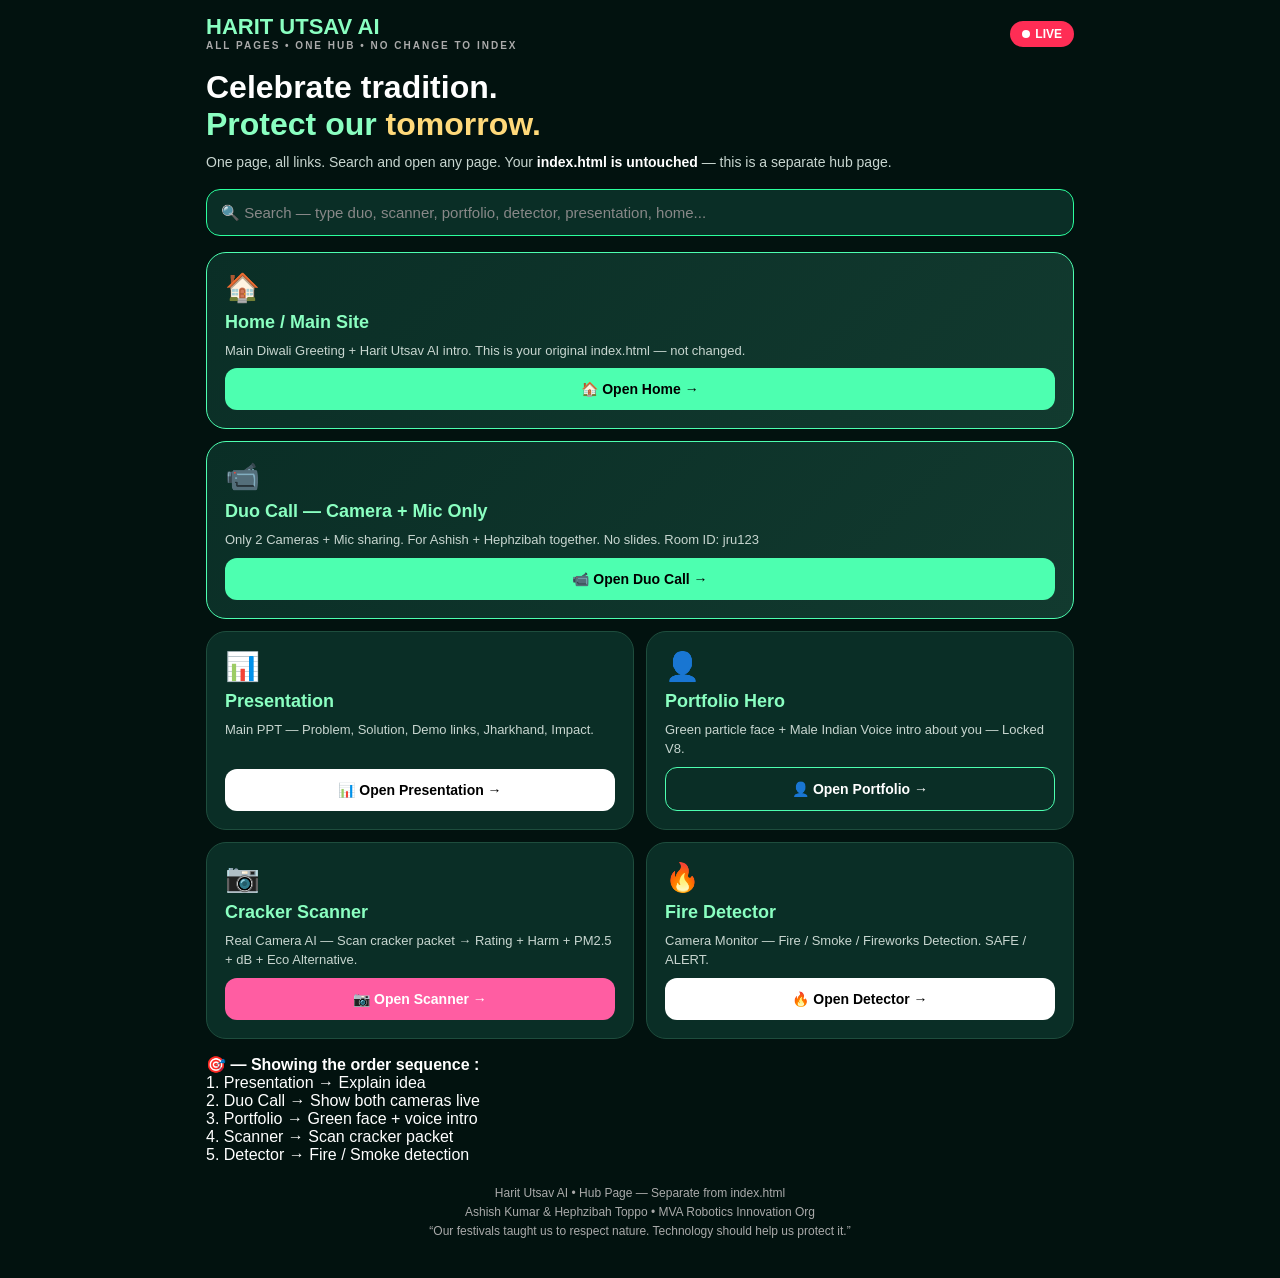
==== hub.html @ bd0a04a2 "Create hub.html" ====
<!DOCTYPE html>
<html lang="en">
<head>
<meta charset="UTF-8">
<meta name="viewport" content="width=device-width, initial-scale=1.0">
<title>Harit Utsav AI — All Pages Hub</title>
<meta http-equiv="Cache-Control" content="no-cache, no-store, must-revalidate">
<meta http-equiv="Pragma" content="no-cache">
<meta http-equiv="Expires" content="0">
<style>
  *{margin:0;padding:0;box-sizing:border-box;font-family:Inter,Arial,sans-serif}
  body{background:#02120f;color:#fff;padding:16px;max-width:900px;margin:0 auto}
  .top{display:flex;justify-content:space-between;align-items:center;flex-wrap:wrap;gap:10px}
  .logo{font-weight:900;color:#8affc1;font-size:22px;line-height:1}
  .logo span{font-size:10px;display:block;color:#aaa;letter-spacing:2px;margin-top:3px}
  .live{background:#ff2d55;color:#fff;padding:6px 12px;border-radius:20px;font-size:12px;font-weight:800}
  .live i{display:inline-block;width:8px;height:8px;background:#fff;border-radius:50%;margin-right:5px;animation:blink 1s infinite}
  @keyframes blink{50%{opacity:.2}}
  h1{font-size:32px;line-height:1.15;margin:18px 0 8px}
  h1 span{color:#8affc1} h1 em{color:#ffd97a;font-style:normal}
  p.sub{color:#c8d6d0;line-height:1.6;font-size:14px}
  .search{margin:16px 0}
  .search input{width:100%;padding:14px;border-radius:14px;border:1px solid #2bff9d;background:#0a2e26;color:#fff;font-size:15px;outline:none}
  .search input::placeholder{color:#888}
  .grid{display:grid;grid-template-columns:1fr 1fr;gap:12px;margin:16px 0}
  @media(max-width:640px){.grid{grid-template-columns:1fr}}
  .card{background:#0a2e26;border:1px solid #1e4d3d;border-radius:20px;padding:18px;display:flex;flex-direction:column;gap:8px}
  .card.big{grid-column:span 2;background:linear-gradient(135deg,#0a2e26,#123a2f);border-color:#4dffb0}
  @media(max-width:640px){.card.big{grid-column:span 1}}
  .card .icon{font-size:28px}
  .card h2{font-size:18px;color:#8affc1}
  .card p{color:#c8d6d0;font-size:13px;line-height:1.5}
  .card a{display:block;text-align:center;background:#4dffb0;color:#000;font-weight:900;padding:13px;border-radius:12px;text-decoration:none;margin-top:auto;font-size:14px}
  .card a.white{background:#fff}
  .card a.outline{background:transparent;color:#fff;border:1px solid #4dffb0}
  .card a.pink{background:#ff5da2;color:#fff}
  .judge{background:#fff3cd;color:#222;border-radius:16px;padding:16px;margin:14px 0;line-height:1.7;font-size:14px}
  .judge b{color:#000}
  .footer{text-align:center;color:#aaa;font-size:12px;margin:20px 0;line-height:1.6}
  .hidden{display:none !important}
</style>
</head>
<body>
  <div class="top">
    <div class="logo">HARIT UTSAV AI <span>ALL PAGES • ONE HUB • NO CHANGE TO INDEX</span></div>
    <span class="live"><i></i>LIVE</span>
  </div>

  <h1>Celebrate tradition.<br><span>Protect our</span> <em>tomorrow.</em></h1>
  <p class="sub">One page, all links. Search and open any page. Your <b style="color:#fff">index.html is untouched</b> — this is a separate hub page.</p>

  <!-- SEARCH -->
  <div class="search">
    <input id="searchInput" oninput="filterCards()" placeholder="🔍 Search — type duo, scanner, portfolio, detector, presentation, home...">
  </div>

  <!-- ALL PAGES -->
  <div class="grid" id="grid">

    <div class="card big" data-keywords="home main site diwali greeting start">
      <div class="icon">🏠</div>
      <h2>Home / Main Site</h2>
      <p>Main Diwali Greeting + Harit Utsav AI intro. This is your original index.html — not changed.</p>
      <a href="index.html">🏠 Open Home →</a>
    </div>

    <div class="card big" data-keywords="duo camera mic call video both share live stage">
      <div class="icon">📹</div>
      <h2>Duo Call — Camera + Mic Only</h2>
      <p>Only 2 Cameras + Mic sharing. For Ashish + Hephzibah together. No slides. Room ID: jru123</p>
      <a href="duo.html">📹 Open Duo Call →</a>
    </div>

    <div class="card" data-keywords="presentation ppt slides problem solution demo harit utsav">
      <div class="icon">📊</div>
      <h2>Presentation</h2>
      <p>Main PPT — Problem, Solution, Demo links, Jharkhand, Impact.</p>
      <a class="white" href="presentation.html">📊 Open Presentation →</a>
    </div>

    <div class="card" data-keywords="portfolio ashish hero face voice intro">
      <div class="icon">👤</div>
      <h2>Portfolio Hero</h2>
      <p>Green particle face + Male Indian Voice intro about you — Locked V8.</p>
      <a class="outline" href="portfolio.html">👤 Open Portfolio →</a>
    </div>

    <div class="card" data-keywords="cracker scanner scan packet rating pm25 db eco">
      <div class="icon">📷</div>
      <h2>Cracker Scanner</h2>
      <p>Real Camera AI — Scan cracker packet → Rating + Harm + PM2.5 + dB + Eco Alternative.</p>
      <a class="pink" href="scanner.html">📷 Open Scanner →</a>
    </div>

    <div class="card" data-keywords="detector detection fire smoke fireworks camera monitor safe alert">
      <div class="icon">🔥</div>
      <h2>Fire Detector</h2>
      <p>Camera Monitor — Fire / Smoke / Fireworks Detection. SAFE / ALERT.</p>
      <a class="white" href="detector.html">🔥 Open Detector →</a>
    </div>

  </div>

  <div class="Sequence">
    <b>🎯 — Showing the order sequence :</b><br>
    1. Presentation → Explain idea<br>
    2. Duo Call → Show both cameras live<br>
    3. Portfolio → Green face + voice intro<br>
    4. Scanner → Scan cracker packet<br>
    5. Detector → Fire / Smoke detection
  </div>

  <div class="footer">Harit Utsav AI • Hub Page — Separate from index.html<br>Ashish Kumar & Hephzibah Toppo • MVA Robotics Innovation Org<br>“Our festivals taught us to respect nature. Technology should help us protect it.”</div>

<script>
function filterCards(){
  let q=document.getElementById('searchInput').value.toLowerCase().trim();
  document.querySelectorAll('.card').forEach(c=>{
    let text=(c.innerText+' '+c.dataset.keywords).toLowerCase();
    c.classList.toggle('hidden', q && !text.includes(q));
  });
}
</script>
</body>
  </html>
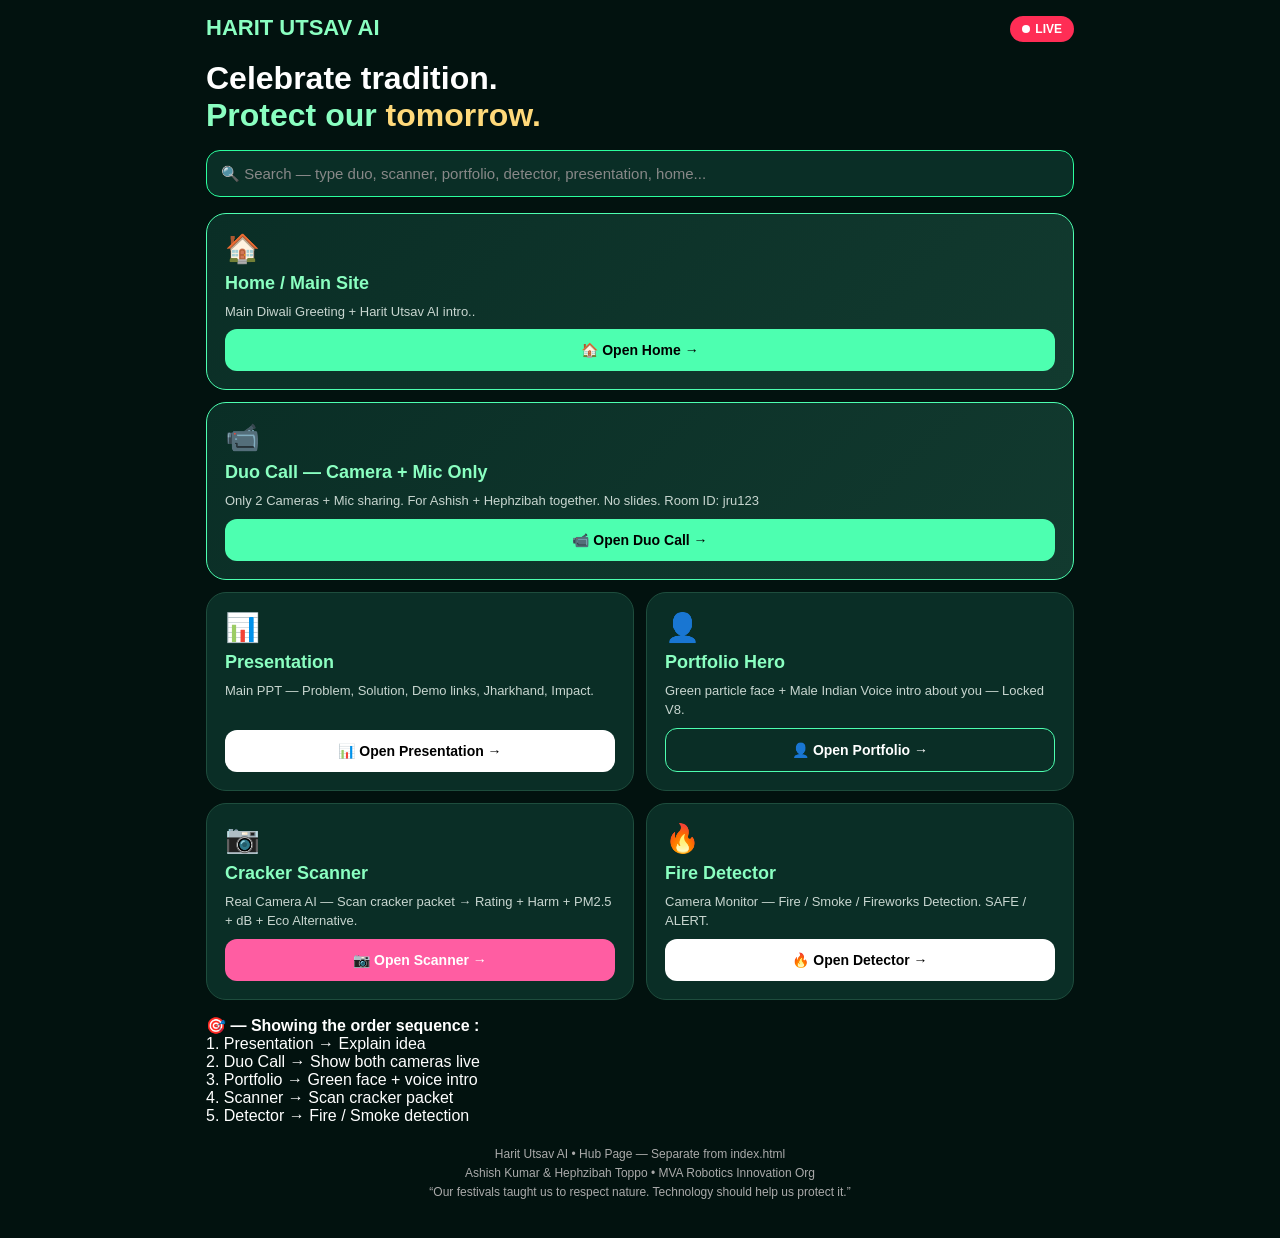
==== commit a6f04cad: "Update hub.html" ====
--- a/hub.html
+++ b/hub.html
@@ -42,13 +42,11 @@
 </head>
 <body>
   <div class="top">
-    <div class="logo">HARIT UTSAV AI <span>ALL PAGES • ONE HUB • NO CHANGE TO INDEX</span></div>
+    <div class="logo">HARIT UTSAV AI <span></span></div>
     <span class="live"><i></i>LIVE</span>
   </div>
 
   <h1>Celebrate tradition.<br><span>Protect our</span> <em>tomorrow.</em></h1>
-  <p class="sub">One page, all links. Search and open any page. Your <b style="color:#fff">index.html is untouched</b> — this is a separate hub page.</p>
-
   <!-- SEARCH -->
   <div class="search">
     <input id="searchInput" oninput="filterCards()" placeholder="🔍 Search — type duo, scanner, portfolio, detector, presentation, home...">
@@ -60,10 +58,9 @@
     <div class="card big" data-keywords="home main site diwali greeting start">
       <div class="icon">🏠</div>
       <h2>Home / Main Site</h2>
-      <p>Main Diwali Greeting + Harit Utsav AI intro. This is your original index.html — not changed.</p>
+      <p>Main Diwali Greeting + Harit Utsav AI intro..</p>
       <a href="index.html">🏠 Open Home →</a>
     </div>
-
     <div class="card big" data-keywords="duo camera mic call video both share live stage">
       <div class="icon">📹</div>
       <h2>Duo Call — Camera + Mic Only</h2>
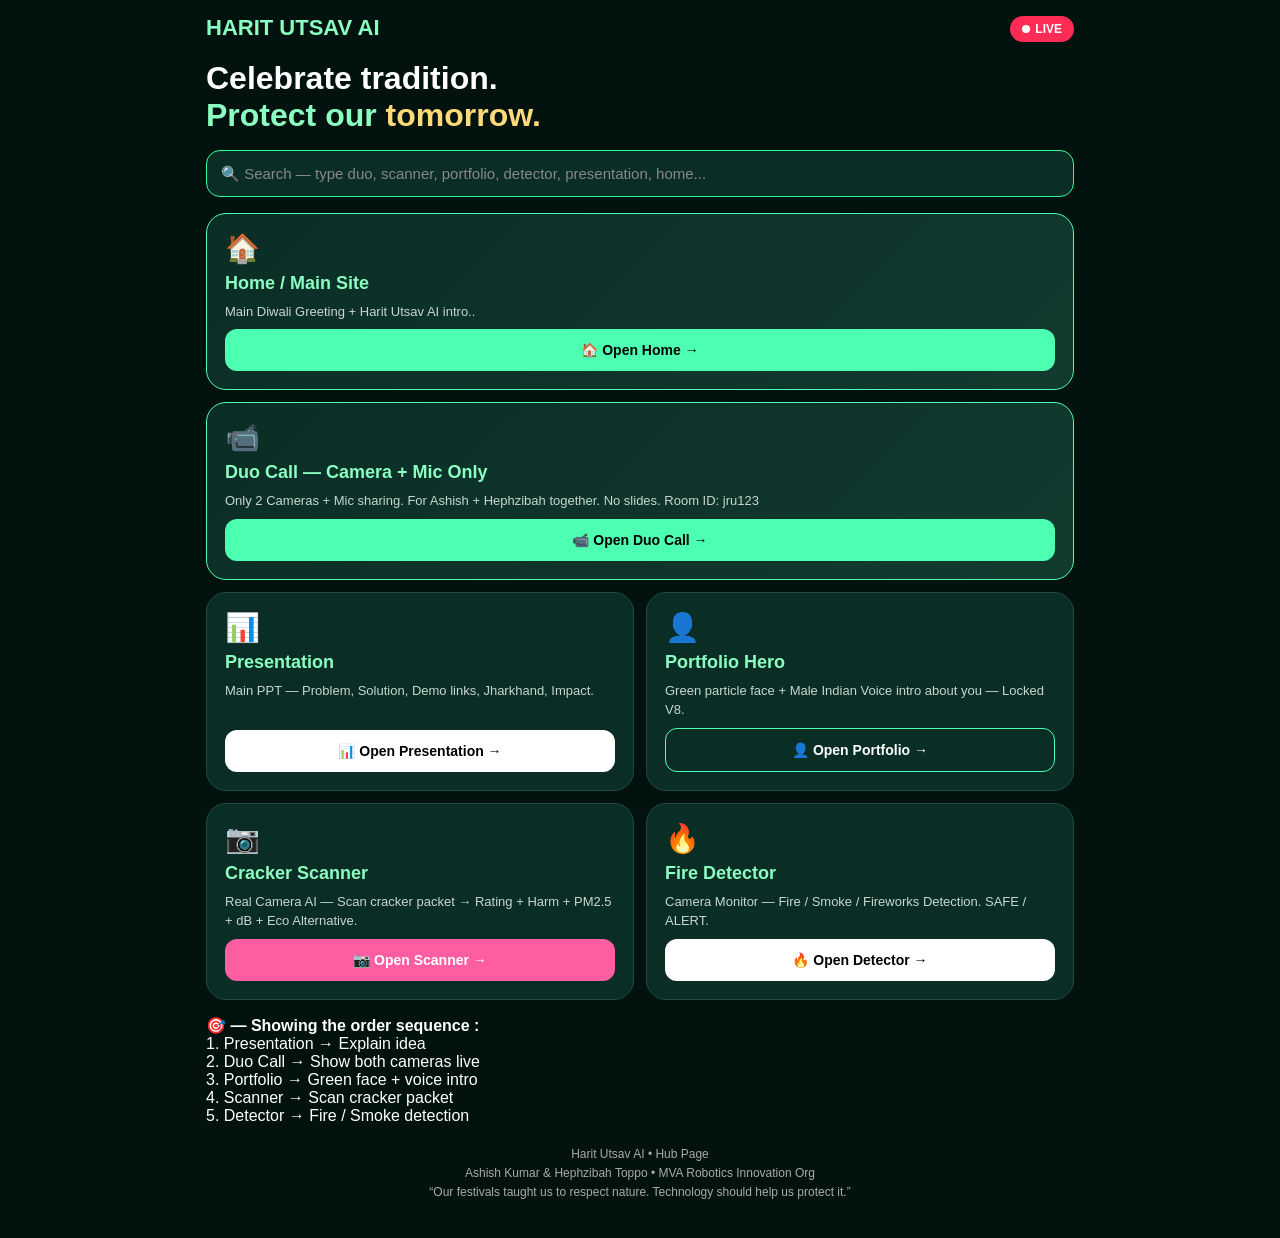
==== commit dd92deb7: "Update hub.html" ====
--- a/hub.html
+++ b/hub.html
@@ -107,7 +107,7 @@
     5. Detector → Fire / Smoke detection
   </div>
 
-  <div class="footer">Harit Utsav AI • Hub Page — Separate from index.html<br>Ashish Kumar & Hephzibah Toppo • MVA Robotics Innovation Org<br>“Our festivals taught us to respect nature. Technology should help us protect it.”</div>
+  <div class="footer">Harit Utsav AI • Hub Page <br>Ashish Kumar & Hephzibah Toppo • MVA Robotics Innovation Org<br>“Our festivals taught us to respect nature. Technology should help us protect it.”</div>
 
 <script>
 function filterCards(){
